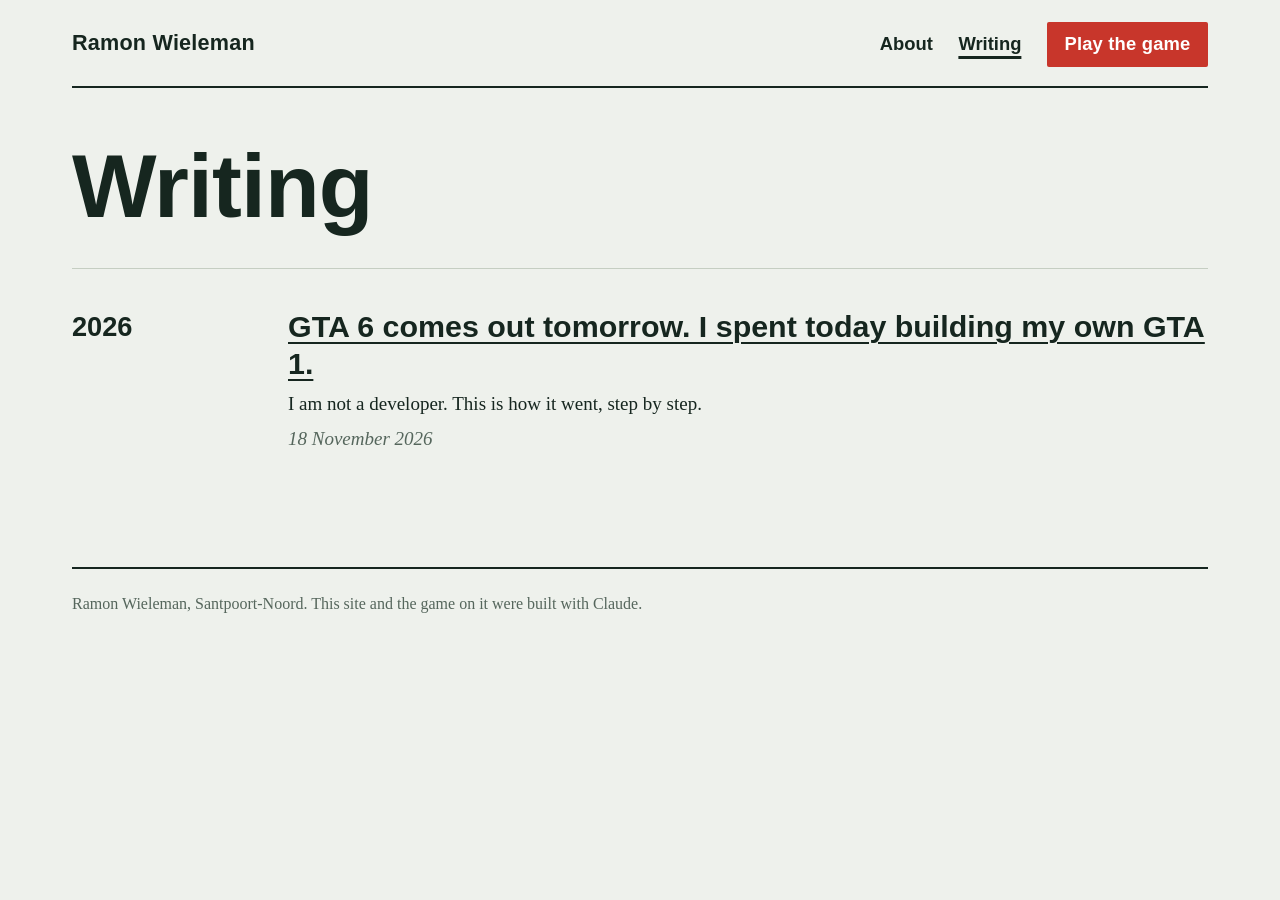
==== blog/index.html @ 6ea48601 "A personal site: about Ramon, a piece on building a game, and the game itself Co-Authored-By: Claude" ====
<!doctype html>
<html lang="en">
<head>
  <meta charset="utf-8">
  <meta name="viewport" content="width=device-width, initial-scale=1">
  <title>Writing | Ramon Wieleman</title>
  <meta name="description" content="Things Ramon Wieleman wrote down.">
  <link rel="icon" href="../assets/favicon.svg" type="image/svg+xml">
  <link rel="stylesheet" href="../assets/site.css">
</head>
<body>
<div class="wrap">
  <header class="top">
    <a class="home" href="../">Ramon Wieleman</a>
    <nav aria-label="Main">
      <a href="../">About</a>
      <a href="./" aria-current="page">Writing</a>
      <a class="play" href="../game/">Play the game</a>
    </nav>
  </header>

  <main>
    <article class="piece">
      <header><h1>Writing</h1></header>
    </article>
    <section class="part">
      <h2>2026</h2>
      <ul class="posts">
        <li>
          <a href="building-ramons-rampage/">GTA 6 comes out tomorrow. I spent today building my own GTA 1.</a>
          <p>I am not a developer. This is how it went, step by step.</p>
          <p class="when">18 November 2026</p>
        </li>
      </ul>
    </section>
  </main>

  <footer class="foot">Ramon Wieleman, Santpoort-Noord. This site and the game on it were built with Claude.</footer>
</div>
</body>
</html>
---- assets/site.css ----
/* ramonwieleman.nl
   Fog, ink and the colours of racing silks. A wide rail on the left names
   each part; the words sit beside it. One loud thing per page: the name. */

:root {
  --fog: #eef1ec;
  --paper: #f8faf6;
  --ink: #16261f;
  --moss: #2f5a3c;
  --silk: #f1d44a;
  --signal: #c8362b;
  --line: #c5cec2;
  --soft: #55665c;

  --display: "Avenir Next Condensed", "Barlow Condensed", "Roboto Condensed", "Arial Narrow", "Helvetica Neue", Arial, sans-serif;
  --text: Charter, "Bitstream Charter", "Sitka Text", Cambria, Georgia, serif;

  --rail: 11rem;
  --measure: 62ch;
}

* { box-sizing: border-box; }

html { background: var(--fog); color: var(--ink); -webkit-text-size-adjust: 100%; }

body {
  margin: 0;
  font-family: var(--text);
  font-size: 1.1875rem;
  line-height: 1.62;
}

a { color: var(--moss); text-decoration-thickness: 0.08em; text-underline-offset: 0.18em; }
a:hover { color: var(--ink); }
a:focus-visible, .play:focus-visible { outline: 3px solid var(--signal); outline-offset: 3px; }

.wrap { max-width: 74rem; margin: 0 auto; padding: 0 1.5rem; }

/* ---- the top of every page ---- */
.top { display: flex; align-items: baseline; justify-content: space-between; gap: 1.5rem; padding: 1.4rem 0 1.2rem; border-bottom: 2px solid var(--ink); }
.top .home { font-family: var(--display); font-weight: 700; font-size: 1.35rem; letter-spacing: 0.01em; color: var(--ink); text-decoration: none; }
.top nav { display: flex; align-items: baseline; gap: 1.6rem; font-family: var(--display); font-weight: 600; font-size: 1.15rem; }
.top nav a { color: var(--ink); text-decoration: none; }
.top nav a:hover, .top nav a[aria-current] { text-decoration: underline; text-decoration-thickness: 0.14em; text-underline-offset: 0.3em; }

.play {
  display: inline-block; font-family: var(--display); font-weight: 700; letter-spacing: 0.01em;
  background: var(--signal); color: #fff !important; text-decoration: none !important;
  padding: 0.38em 0.95em 0.42em; border-radius: 2px;
}
.play:hover { background: var(--ink); }

/* ---- the opening of the front page ---- */
.opening { display: grid; grid-template-columns: minmax(0, 7fr) minmax(0, 4fr); gap: 3rem; align-items: end; padding: 4.5rem 0 4rem; }
.opening h1 {
  font-family: var(--display); font-weight: 800; font-stretch: condensed;
  font-size: clamp(4.2rem, 13.5vw, 11.5rem); line-height: 0.86; letter-spacing: -0.015em; margin: 0 0 2.2rem;
}
.opening .lead { font-size: 1.5rem; line-height: 1.4; max-width: 30ch; margin: 0; }

/* His picture, with the sash of a racing silk across the corner. */
.portrait { position: relative; margin: 0; }
.portrait::before { content: ""; position: absolute; inset: 1.4rem -1.4rem -1.4rem 1.4rem; background: var(--silk); }
.portrait img { position: relative; display: block; width: 100%; height: auto; aspect-ratio: 4 / 5; object-fit: cover; object-position: 50% 12%; }
.portrait::after {
  content: ""; position: absolute; left: -0.6rem; bottom: -0.6rem; width: 44%; aspect-ratio: 1;
  background: linear-gradient(135deg, transparent 0 46%, var(--signal) 46% 62%, transparent 62%);
  pointer-events: none;
}

/* ---- a part of a page: its name in the rail, its words beside it ---- */
.part { display: grid; grid-template-columns: var(--rail) minmax(0, 1fr); gap: 2.5rem; padding: 2.6rem 0; border-top: 1px solid var(--line); }
.part > h2 { font-family: var(--display); font-weight: 700; font-size: 1.7rem; line-height: 1.1; margin: 0.1rem 0 0; }
.part .words { max-width: var(--measure); }
.part .words > :first-child { margin-top: 0; }
.part .words > :last-child { margin-bottom: 0; }

/* Things made: when, what, and a line about it. */
.made { list-style: none; margin: 0; padding: 0; max-width: 52rem; }
.made li { display: grid; grid-template-columns: 5.5rem minmax(0, 1fr); gap: 1.5rem; padding: 1.1rem 0; border-top: 1px solid var(--line); }
.made li:first-child { border-top: 0; padding-top: 0; }
.made .when { font-style: italic; color: var(--soft); }
.made h3 { font-family: var(--display); font-weight: 700; font-size: 1.45rem; line-height: 1.15; margin: 0 0 0.25rem; }
.made p { margin: 0; }
.made .links { margin-top: 0.7rem; display: flex; flex-wrap: wrap; gap: 1.2rem; align-items: baseline; }

.foot { border-top: 2px solid var(--ink); margin-top: 3rem; padding: 1.4rem 0 3rem; color: var(--soft); font-size: 1rem; }

/* ---- a piece of writing ---- */
.piece { padding: 3.5rem 0 1rem; }
.piece header { max-width: 58rem; }
.piece h1 { font-family: var(--display); font-weight: 800; font-size: clamp(2.8rem, 7.4vw, 5.6rem); line-height: 0.95; letter-spacing: -0.01em; margin: 0 0 1.4rem; }
.piece .standfirst { font-size: 1.5rem; line-height: 1.4; max-width: 38ch; margin: 0 0 1.2rem; }
.piece .when { font-style: italic; color: var(--soft); margin: 0 0 2.4rem; }

.piece .body { display: grid; grid-template-columns: var(--rail) minmax(0, var(--measure)); column-gap: 2.5rem; }
.piece .body > * { grid-column: 2; }
.piece .body > h2 { font-family: var(--display); font-weight: 700; font-size: 2rem; line-height: 1.1; margin: 2.6rem 0 0.4rem; }
/* The steps are a sequence: each carries its number in the rail. */
.piece .body > h2[data-step]::before {
  content: attr(data-step); float: left; margin-left: calc(-1 * (var(--rail) + 2.5rem)); width: var(--rail);
  font-size: 3.2rem; line-height: 0.8; font-weight: 800; color: var(--moss); text-align: right;
}
.piece .body p { margin: 0 0 1.1rem; }
.piece .body blockquote { margin: 0 0 1.2rem; padding: 0.1rem 0 0.1rem 1.2rem; border-left: 4px solid var(--silk); font-style: italic; }
.piece .body blockquote p { margin: 0; }
.piece .body ul { margin: 0 0 1.2rem; padding-left: 1.2rem; }
.piece .body li { margin-bottom: 0.35rem; }
.piece .body figure { grid-column: 1 / -1; margin: 1.6rem 0 2rem; max-width: 60rem; }
.piece .body figure img { display: block; width: 100%; height: auto; background: var(--ink); image-rendering: auto; }
.piece .body figcaption { font-size: 1rem; font-style: italic; color: var(--soft); margin-top: 0.5rem; max-width: var(--measure); }
.piece .body .callout { background: var(--paper); border: 1px solid var(--line); border-left: 6px solid var(--silk); padding: 1.1rem 1.3rem; margin: 0.4rem 0 1.6rem; }
.piece .body .callout p:last-child { margin-bottom: 0; }
.piece .body table { border-collapse: collapse; margin: 0 0 1.4rem; font-size: 1.05rem; }
.piece .body th, .piece .body td { text-align: left; padding: 0.35rem 1.4rem 0.35rem 0; border-bottom: 1px solid var(--line); vertical-align: top; }
.piece .body th { font-family: var(--display); font-weight: 700; font-size: 1.15rem; }
kbd { font-family: var(--display); font-weight: 700; font-size: 0.95em; background: var(--ink); color: var(--fog); padding: 0.05em 0.45em 0.1em; border-radius: 2px; white-space: nowrap; }

/* ---- the list of writing ---- */
.posts { list-style: none; margin: 0; padding: 0; }
.posts li { padding: 0 0 1.4rem; }
.posts a { font-family: var(--display); font-weight: 700; font-size: 1.9rem; line-height: 1.1; color: var(--ink); text-decoration-thickness: 0.08em; }
.posts p { margin: 0.3rem 0 0; }
.posts .when { font-style: italic; color: var(--soft); }

/* ---- small screens: the rail goes above the words ---- */
@media (max-width: 52rem) {
  body { font-size: 1.125rem; }
  .opening { grid-template-columns: 1fr; gap: 2.5rem; padding: 2.8rem 0 3rem; }
  .portrait { max-width: 20rem; margin-right: 1.4rem; }
  .part { grid-template-columns: 1fr; gap: 0.8rem; padding: 2rem 0; }
  .piece .body { display: block; }
  .piece .body > h2[data-step]::before { float: none; display: block; margin: 0 0 0.3rem; width: auto; text-align: left; font-size: 2.4rem; }
  .top { flex-wrap: wrap; row-gap: 0.6rem; }
  .top nav { gap: 1.1rem; font-size: 1.05rem; }
  .made li { grid-template-columns: 1fr; gap: 0.2rem; }
}

@media print { .top nav, .play { display: none; } }
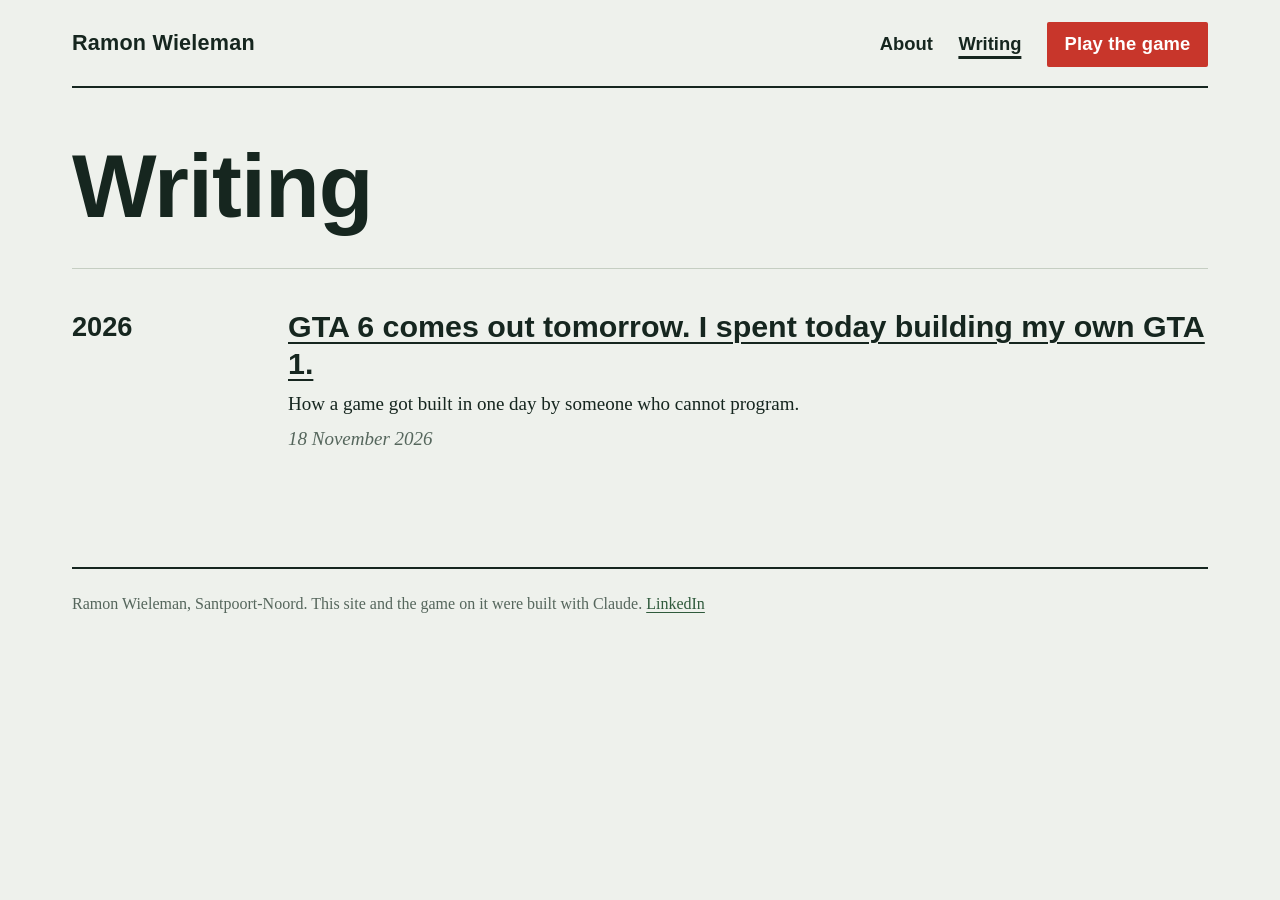
==== commit a4a06d3a: "New texts, a contact section, more projects, the blog brought up to date, and the game with real eng" ====
--- a/blog/index.html
+++ b/blog/index.html
@@ -1,10 +1,18 @@
 <!doctype html>
-<html lang="en">
+<html lang="en-GB">
 <head>
   <meta charset="utf-8">
   <meta name="viewport" content="width=device-width, initial-scale=1">
   <title>Writing | Ramon Wieleman</title>
-  <meta name="description" content="Things Ramon Wieleman wrote down.">
+  <meta name="description" content="Posts by Ramon Wieleman. So far there is one, about building a game in a day with AI.">
+  <link rel="canonical" href="https://ramonwieleman.nl/blog/">
+  <meta property="og:type" content="website">
+  <meta property="og:site_name" content="Ramon Wieleman">
+  <meta property="og:title" content="Writing | Ramon Wieleman">
+  <meta property="og:description" content="Posts by Ramon Wieleman. So far there is one, about building a game in a day with AI.">
+  <meta property="og:url" content="https://ramonwieleman.nl/blog/">
+  <meta property="og:image" content="https://ramonwieleman.nl/assets/shots/chase.jpg">
+  <meta name="twitter:card" content="summary_large_image">
   <link rel="icon" href="../assets/favicon.svg" type="image/svg+xml">
   <link rel="stylesheet" href="../assets/site.css">
 </head>
@@ -28,14 +36,14 @@
       <ul class="posts">
         <li>
           <a href="building-ramons-rampage/">GTA 6 comes out tomorrow. I spent today building my own GTA 1.</a>
-          <p>I am not a developer. This is how it went, step by step.</p>
-          <p class="when">18 November 2026</p>
+          <p>How a game got built in one day by someone who cannot program.</p>
+          <p class="when"><time datetime="2026-11-18">18 November 2026</time></p>
         </li>
       </ul>
     </section>
   </main>
 
-  <footer class="foot">Ramon Wieleman, Santpoort-Noord. This site and the game on it were built with Claude.</footer>
+  <footer class="foot">Ramon Wieleman, Santpoort-Noord. This site and the game on it were built with Claude. <a href="https://www.linkedin.com/in/ramonwieleman/">LinkedIn</a></footer>
 </div>
 </body>
 </html>
--- a/assets/site.css
+++ b/assets/site.css
@@ -52,11 +52,14 @@
 
 /* ---- the opening of the front page ---- */
 .opening { display: grid; grid-template-columns: minmax(0, 7fr) minmax(0, 4fr); gap: 3rem; align-items: end; padding: 4.5rem 0 4rem; }
+/* The name is sized to its own column, so it never runs under the picture. */
+.opening > div { container-type: inline-size; }
 .opening h1 {
   font-family: var(--display); font-weight: 800; font-stretch: condensed;
-  font-size: clamp(4.2rem, 13.5vw, 11.5rem); line-height: 0.86; letter-spacing: -0.015em; margin: 0 0 2.2rem;
+  font-size: clamp(3rem, 21cqi, 11.5rem); line-height: 0.86; letter-spacing: -0.015em; margin: 0 0 2.2rem;
 }
 .opening .lead { font-size: 1.5rem; line-height: 1.4; max-width: 30ch; margin: 0; }
+.opening .also { font-size: 1.0625rem; line-height: 1.5; max-width: 40ch; margin: 1.1rem 0 0; color: var(--soft); }
 
 /* His picture, with the sash of a racing silk across the corner. */
 .portrait { position: relative; margin: 0; }
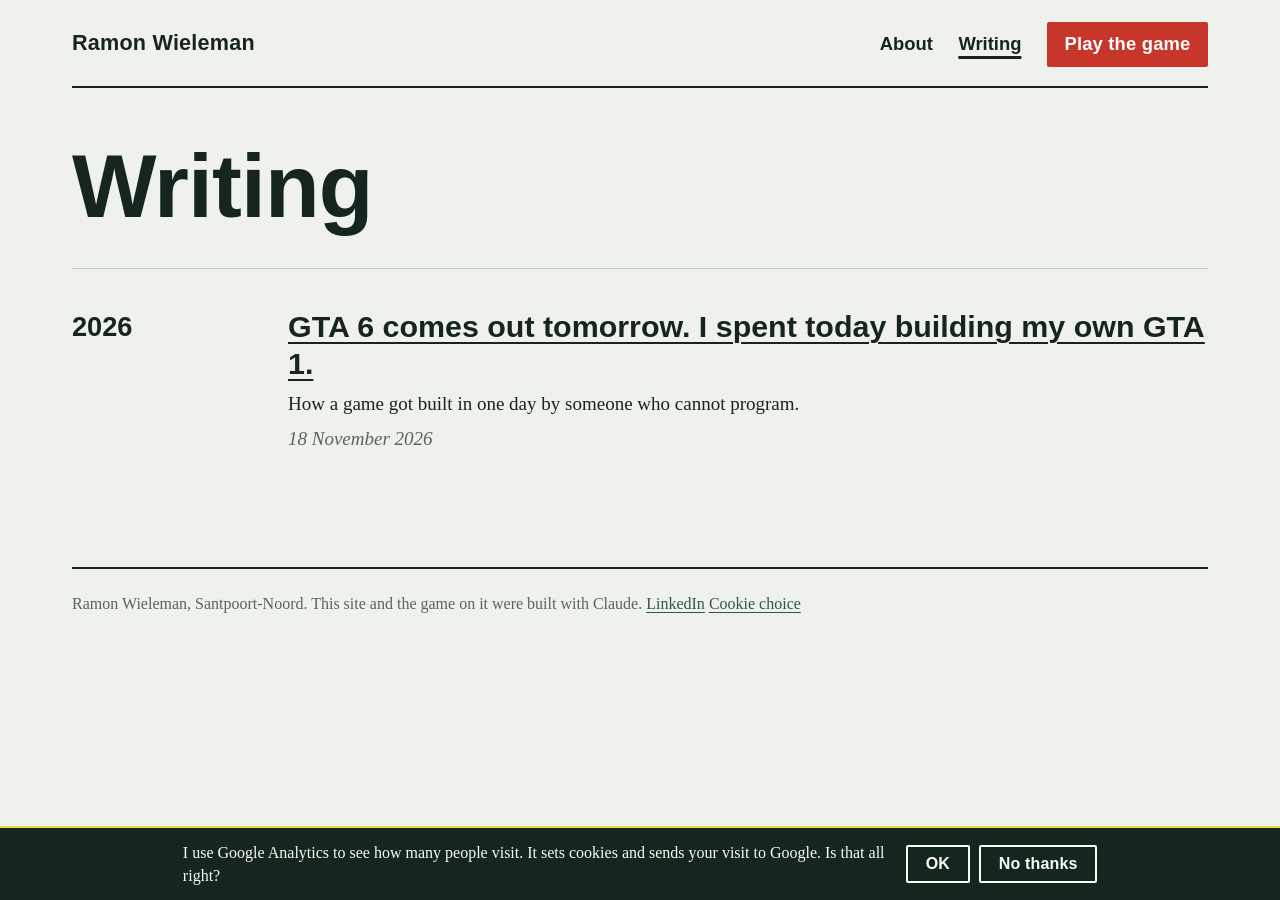
==== commit c87d8165: "Count visits with Google Analytics, after asking Co-Authored-By: Claude Fable 5.2 <noreply@anthropic" ====
--- a/blog/index.html
+++ b/blog/index.html
@@ -15,6 +15,7 @@
   <meta name="twitter:card" content="summary_large_image">
   <link rel="icon" href="../assets/favicon.svg" type="image/svg+xml">
   <link rel="stylesheet" href="../assets/site.css">
+  <script defer src="../assets/analytics.js"></script>
 </head>
 <body>
 <div class="wrap">
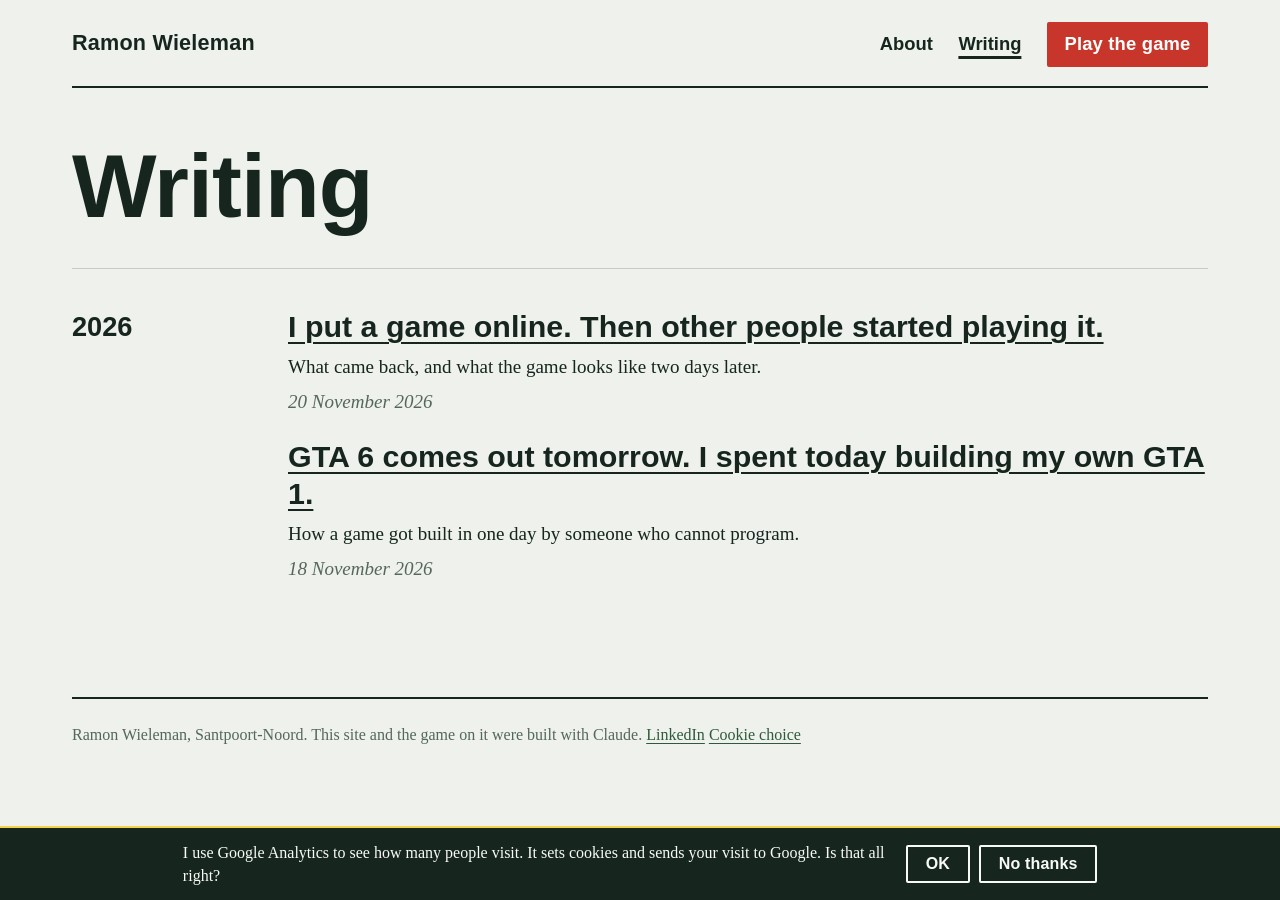
==== commit 9fb68ed5: "Blog: what happened after the post, and the second version Co-Authored-By: Claude Fable 5.2 <noreply" ====
--- a/blog/index.html
+++ b/blog/index.html
@@ -36,6 +36,11 @@
       <h2>2026</h2>
       <ul class="posts">
         <li>
+          <a href="after-the-post/">I put a game online. Then other people started playing it.</a>
+          <p>What came back, and what the game looks like two days later.</p>
+          <p class="when"><time datetime="2026-11-20">20 November 2026</time></p>
+        </li>
+        <li>
           <a href="building-ramons-rampage/">GTA 6 comes out tomorrow. I spent today building my own GTA 1.</a>
           <p>How a game got built in one day by someone who cannot program.</p>
           <p class="when"><time datetime="2026-11-18">18 November 2026</time></p>
